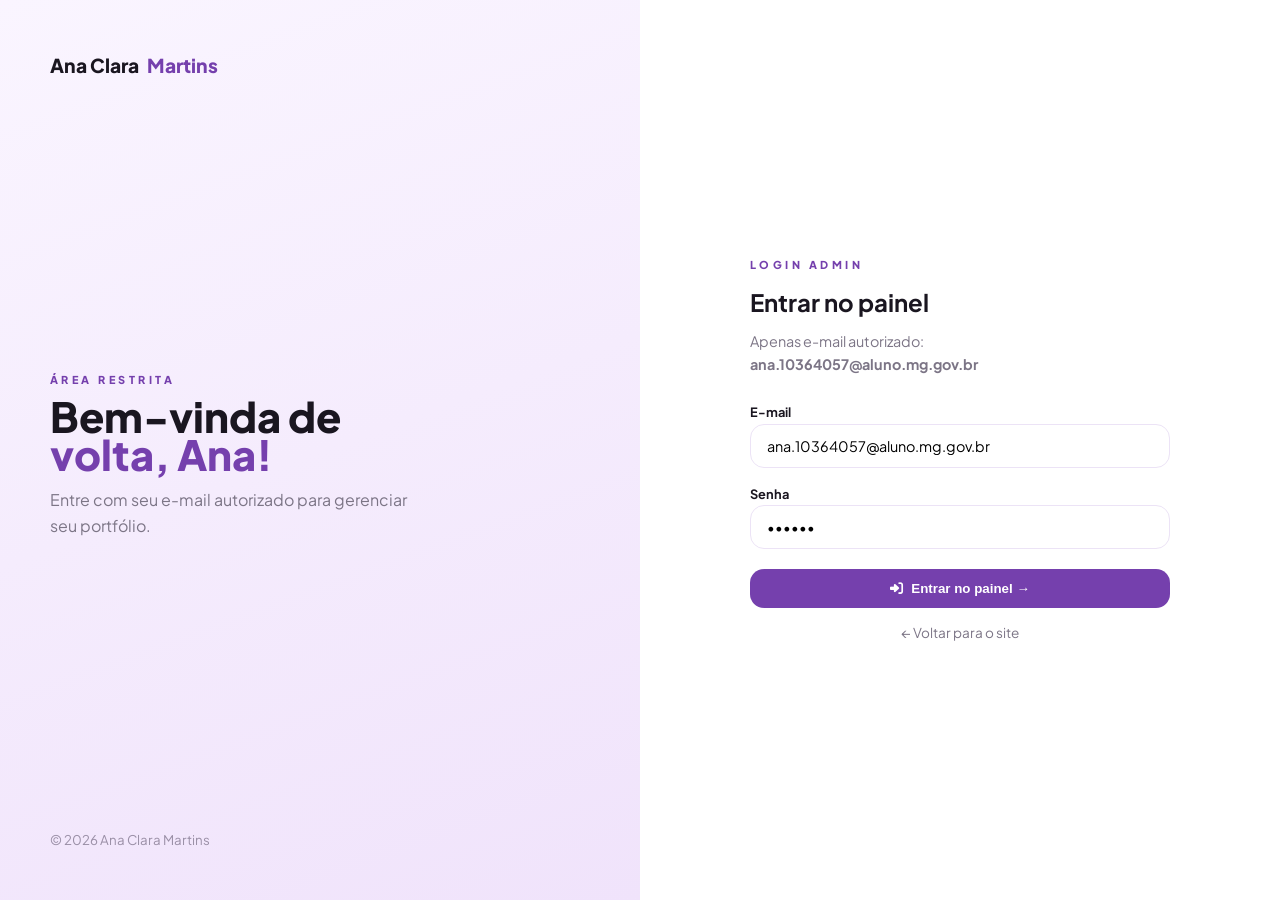
==== login.html @ fa809db8 "Add files via upload" ====
<!DOCTYPE html>
<html lang="pt-BR">
<head>
<meta charset="UTF-8">
<meta name="viewport" content="width=device-width, initial-scale=1.0">
<meta name="robots" content="noindex, nofollow">
<meta name="description" content="Dashboard restrito de 【entity-Ana Clara¦canonical_name=Ana Clara】 Martins - Gerenciamento de portfólio">
<title>Login | Ana&#32;Clara Martins</title>
<link rel="icon" type="image/png" href="img/ac_icon_favicon.png">
<link href="https://fonts.googleapis.com/css2?family=Plus+Jakarta+Sans:wght@400;500;700;800&display=swap" rel="stylesheet">
<link rel="stylesheet" href="https://cdnjs.cloudflare.com/ajax/libs/font-awesome/6.4.0/css/all.min.css">
<style>
:root{--purple:#8951c6;--purple-dark:#7540ad;--text:#1a1620;--muted:#7c7586;--border:#ece3f6;--bg:#f9f5ff}
*{box-sizing:border-box;margin:0;padding:0}
body{font-family:'Plus Jakarta Sans',sans-serif;background:var(--bg);color:var(--text);line-height:1.6}
a{text-decoration:none;color:inherit}
.header{position:sticky;top:0;background:rgba(255,255,255,.92);backdrop-filter:blur(20px);border-bottom:1px solid var(--border);z-index:10}
.wrap{max-width:1220px;margin:auto;display:flex;justify-content:space-between;align-items:center;padding:16px 24px}
.logo{font-weight:800;font-size:1.2rem;display:flex;align-items:center;gap:8px}.logo span{color:var(--purple-dark)}
.btn{padding:8px 16px;border-radius:999px;font-weight:600;font-size:.84rem;border:1px solid var(--border);background:#fff;cursor:pointer;display:inline-flex;gap:6px;align-items:center}
.btn-dark{background:var(--purple-dark);color:#fff!important;border-color:var(--purple-dark)}
.login-wrapper{min-height:100vh;display:grid;grid-template-columns:1fr 1fr}
.login-left{background:linear-gradient(160deg,#faf5ff,#f0e3fb);padding:50px;display:flex;flex-direction:column;justify-content:space-between}
.login-right{display:flex;align-items:center;justify-content:center;padding:40px;background:#fff}
.login-card{width:100%;max-width:420px}
.eyebrow{font-size:.68rem;letter-spacing:.32em;text-transform:uppercase;color:var(--purple-dark);font-weight:800;margin-bottom:10px}
.input{width:100%;padding:12px 16px;border:1px solid var(--border);border-radius:14px;outline:none;margin-bottom:12px;font-family:inherit;font-size:.9rem}
.input:focus{border-color:var(--purple)}
.btn-full{width:100%;padding:12px;border-radius:14px;background:var(--purple-dark);color:#fff;font-weight:700;border:none;cursor:pointer;display:flex;justify-content:center;gap:8px;align-items:center}
.dash{display:none}.dash.active{display:block}
.container{max-width:1220px;margin:auto;padding:28px 24px 80px}
.stats{display:grid;grid-template-columns:repeat(3,1fr);gap:14px;margin:18px 0 26px}
.stat{background:#fff;border:1px solid var(--border);border-radius:18px;padding:16px;display:flex;gap:14px;align-items:center}
.stat strong{font-size:1.6rem;font-weight:800;display:block;line-height:1}
.grid{display:grid;grid-template-columns:1.1fr .9fr;gap:22px}
.card{background:#fff;border:1px solid var(--border);border-radius:20px;padding:20px}
.card h3{font-size:1rem;font-weight:800;display:flex;gap:8px;align-items:center;margin-bottom:4px}
.card p.desc{font-size:.82rem;color:var(--muted);margin-bottom:14px}
.list{display:flex;flex-direction:column;gap:10px;margin-top:10px}
.msg-card{border:1px solid var(--border);border-radius:16px;padding:14px;background:#fff}
.msg-card.lida{opacity:.7;background:#fbf9ff;border-style:dashed}
.msg-top{display:flex;justify-content:space-between;align-items:center;margin-bottom:6px}
.msg-actions{display:flex;gap:6px;flex-wrap:wrap;margin-top:10px}
.mini-btn{padding:6px 10px;border-radius:999px;font-size:.72rem;font-weight:700;border:1px solid var(--border);background:#fff;cursor:pointer;display:inline-flex;gap:5px;align-items:center}
.mini-btn.del{background:#fff1f2;border-color:#ffd6de;color:#b91c3a}
.mini-btn.edit{background:#f3e9fb;border-color:#e0d2f0;color:#7540ad}
.mini-btn.lido{background:#f3e9fb;border-color:#e2d0f3;color:#7540ad}
.mini-btn.whatsapp{background:#dcfce7;border-color:#bbf7d0;color:#15803d}
@media(max-width:900px){.login-wrapper{grid-template-columns:1fr}.login-left{display:none}.grid{grid-template-columns:1fr}.stats{grid-template-columns:1fr}}
</style>
</head>
<body>
<div id="tela-login" class="login-wrapper">
  <div class="login-left">
    <a href="index.html" class="logo">Ana&#32;Clara <span>Martins</span></a>
    <div>
      <div class="eyebrow">Área restrita</div>
      <h1 style="font-size:2.6rem;line-height:.9;font-weight:800">Bem-vinda de<br><span style="color:#7540ad">volta, Ana!</span></h1>
      <p style="color:#7c7586;margin-top:14px;max-width:360px">Entre com seu e-mail autorizado para gerenciar seu portfólio.</p>
    </div>
    <small style="color:#9a8fa6">© 2026 Ana&#32;Clara Martins</small>
  </div>
  <div class="login-right">
    <div class="login-card">
      <div class="eyebrow">Login Admin</div>
      <h2>Entrar no painel</h2>
      <p style="color:#7c7586;font-size:.9rem;margin-top:8px">Apenas e-mail autorizado:<br><b>ana.10364057@aluno.mg.gov.br</b></p>
      <form onsubmit="fazerLogin(event)" style="margin-top:22px">
        <label style="font-size:.8rem;font-weight:700">E-mail</label>
        <input id="login-user" class="input" type="email" value="ana.10364057@aluno.mg.gov.br" required>
        <label style="font-size:.8rem;font-weight:700">Senha</label>
        <input id="login-pass" class="input" type="password" value="123456" required>
        <button class="btn-full" style="margin-top:8px"><i class="fa-solid fa-right-to-bracket"></i> Entrar no painel →</button>
        <a href="index.html" style="display:block;text-align:center;margin-top:14px;font-size:.85rem;color:#7c7586">← Voltar para o site</a>
      </form>
    </div>
  </div>
</div>

<div id="tela-dashboard" class="dash">
  <header class="header">
    <div class="wrap">
      <a href="index.html" class="logo"><img src="img/ac_icon_favicon.png" alt="AC Logo" style="height:28px"> Ana&#32;Clara <span>Martins</span></a>
      <div style="display:flex;gap:10px"><a href="index.html" class="btn"><i class="fa-solid fa-eye"></i> Ver site</a><button onclick="fazerLogout()" class="btn btn-dark"><i class="fa-solid fa-right-from-bracket"></i> Sair</button></div>
    </div>
  </header>
  <div class="container">
    <div class="eyebrow">Área restrita • Dashboard completo</div>
    <h1 style="font-size:2.1rem;font-weight:800">Seu painel de controle</h1>
    <div class="stats">
      <div class="stat"><div style="width:42px;height:42px;border-radius:12px;background:#f3e9fb;color:#7540ad;display:flex;align-items:center;justify-content:center"><i class="fa-solid fa-envelope"></i></div><div><strong id="total-mensagens">0</strong><div style="font-size:.78rem;color:#7c7586">Mensagens</div></div></div>
      <div class="stat"><div style="width:42px;height:42px;border-radius:12px;background:#f0fdf4;color:#16a34a;display:flex;align-items:center;justify-content:center"><i class="fa-solid fa-folder"></i></div><div><strong id="total-projetos">0</strong><div style="font-size:.78rem;color:#7c7586">Projetos</div></div></div>
      <div class="stat"><div style="width:42px;height:42px;border-radius:12px;background:#fef9c3;color:#a16207;display:flex;align-items:center;justify-content:center"><i class="fa-solid fa-gear"></i></div><div><strong style="font-size:1rem">Config</strong><div style="font-size:.78rem;color:#7c7586">Organizada</div></div></div>
    </div>
    <div class="grid">
      <div class="card">
        <h3 id="titulo-form-projeto"><i class="fa-solid fa-plus" style="color:#7540ad"></i> Cadastrar novo projeto</h3>
        <p class="desc">Esse projeto vai aparecer no portfolio.html</p>
        <form id="form-projeto" onsubmit="salvarProjeto(event)" style="margin-top:12px">
          <input id="projeto-titulo" class="input" placeholder="Título do projeto *" required>
          <input id="projeto-categoria" class="input" placeholder="Categoria">
          <input id="projeto-imagem" class="input" placeholder="Link da imagem (opcional)">
          <input id="projeto-url" class="input" placeholder="Link do projeto (https://...)">
          <textarea id="projeto-desc" class="input" placeholder="Descrição... *" style="min-height:90px" required></textarea>
          <button type="submit" class="btn-full"><i class="fa-solid fa-rocket"></i> Publicar projeto</button>
          <button type="button" id="btn-cancelar-edicao" onclick="cancelarEdicao()" style="display:none;width:100%;margin-top:8px;padding:10px;border-radius:14px;border:1px solid #ece3f6;background:#fff;font-weight:600;cursor:pointer">Cancelar edição</button>
        </form>
        <h3 style="margin-top:22px"><i class="fa-solid fa-folder" style="color:#7540ad"></i> Projetos cadastrados</h3>
        <div id="lista-projetos-admin" class="list"><small style="color:#9a8fa6">Nenhum projeto ainda.</small></div>
      </div>
      <div>
        <div class="card">
          <h3><i class="fa-solid fa-inbox" style="color:#7540ad"></i> Mensagens recebidas</h3>
          <div id="lista-mensagens" class="list"><small style="color:#9a8fa6">Nenhuma mensagem ainda.</small></div>
        </div>
        <div class="card" style="margin-top:16px">
          <h3><i class="fa-solid fa-gear" style="color:#7540ad"></i> Configurações</h3>
          <div style="display:flex;flex-direction:column;gap:8px;margin-top:10px">
            <a href="portfolio.html" class="mini-btn" style="justify-content:center;padding:10px;text-decoration:none;color:#1a1620"><i class="fa-solid fa-eye"></i> Ver meu portfólio público</a>
          </div>
        </div>
      </div>
    </div>
  </div>
</div>

<script src="https://cdn.jsdelivr.net/npm/@supabase/supabase-js@2"></script>
<script>
const SUPABASE_URL = 'https://qjippsnmszhpsnfddwhi.supabase.co';
const SUPABASE_ANON_KEY = 'sb_publishable__797yt1Ud0ihbHmuZuaT8w_X2xevNyN';
const supabaseClient = supabase.createClient(SUPABASE_URL, SUPABASE_ANON_KEY);

let projetosCache = [];
let leadsCache = [];

function fazerLogin(e){
  e.preventDefault();
  const email = document.getElementById('login-user').value.trim().toLowerCase();
  const senha = document.getElementById('login-pass').value.trim();
  if(email !== 'ana.10364057@aluno.mg.gov.br'){ alert('Apenas e-mail autorizado!'); return; }
  if(senha !== '123456'){ alert('Senha incorreta!'); return; }
  document.getElementById('tela-login').style.display='none';
  document.getElementById('tela-dashboard').classList.add('active');
  localStorage.setItem('logado','true');
  carregarDashboard();
}
function fazerLogout(){ localStorage.removeItem('logado'); location.reload(); }

async function carregarDashboard(){
  try {
    const p = await supabaseClient.from('projetos').select('*').order('created_at',{ascending:false});
    const l = await supabaseClient.from('leads').select('*').order('created_at',{ascending:false});
    projetosCache = p.data || [];
    leadsCache = l.data || [];
    
    if(projetosCache.length>0){
      localStorage.setItem('meus_projetos', JSON.stringify(projetosCache.map(x=> ({...x, id: String(x.id)}))));
    }
    if(leadsCache.length>0){
      localStorage.setItem('meus_leads', JSON.stringify(leadsCache.map(x=> ({...x, id: String(x.id)}))));
    }
  } catch(e){ 
    console.log('Erro Supabase, usando localStorage', e);
    projetosCache = JSON.parse(localStorage.getItem('meus_projetos') || '[]');
    leadsCache = JSON.parse(localStorage.getItem('meus_leads') || '[]');
  }

  document.getElementById('total-projetos').textContent = projetosCache.length || 0;
  document.getElementById('total-mensagens').textContent = leadsCache.length || 0;

  const listaProj = document.getElementById('lista-projetos-admin');
  if(projetosCache.length>0){
    listaProj.innerHTML='';
    projetosCache.forEach((p, index)=>{
      listaProj.innerHTML+=`<div class="msg-card"><div class="msg-top"><strong style="font-size:.88rem">${p.titulo}</strong><span style="font-size:.7rem;color:#a99db6">${p.categoria||'Portfólio'}</span></div><div style="font-size:.8rem;color:#7c7586">${(p.descricao||'').substring(0,80)}...</div><div class="msg-actions"><a href="${p.link||'#'}" target="_blank" class="mini-btn lido">Ver</a><button onclick="editarProjeto(${index})" class="mini-btn edit"><i class="fa-solid fa-pen"></i> Editar</button><button onclick="deletarProjeto('${p.id}')" class="mini-btn del"><i class="fa-solid fa-trash"></i> Excluir</button></div></div>`;
    });
  } else {
    listaProj.innerHTML='<small style="color:#9a8fa6">Nenhum projeto ainda.</small>';
  }

  const listaMsgs = document.getElementById('lista-mensagens');
  if(leadsCache.length>0){
    listaMsgs.innerHTML='';
    leadsCache.forEach(l=>{
      const msgSafe = (l.mensagem||'').replace(/'/g, " ");
      const nomeSafe = (l.nome||'').replace(/'/g, " ");
      listaMsgs.innerHTML+=`
        <div class="msg-card" id="msg-${l.id}">
          <div class="msg-top"><strong style="font-size:.88rem">${l.nome}</strong><span style="font-size:.7rem;color:#a99db6">${l.created_at?new Date(l.created_at).toLocaleDateString('pt-BR'):'hoje'}</span></div>
          <div style="font-size:.78rem;color:#5b5466">${l.email}</div>
          <div style="font-size:.84rem;margin-top:6px;background:#fcf9ff;border-radius:10px;padding:8px 10px"><b>Mensagem:</b><br>${l.mensagem}</div>
          <div class="msg-actions">
            <button onclick="window.open('https://wa.me/?text='+encodeURIComponent('Olá ${nomeSafe}! Vi sua mensagem: ${msgSafe} - Ana&#32;Clara'),' _blank')" class="mini-btn whatsapp">WhatsApp</button>
            <button onclick="deletarLead('${l.id}')" class="mini-btn del">Apagar</button>
          </div>
        </div>
      `;
    });
  } else {
    listaMsgs.innerHTML='<small style="color:#9a8fa6">Nenhuma mensagem ainda.</small>';
  }
}

function editarProjeto(index){
  const projeto = projetosCache[index];
  if(!projeto){ alert('Projeto não encontrado! Index: '+index); return; }
  document.getElementById('projeto-titulo').value = projeto.titulo||'';
  document.getElementById('projeto-categoria').value = projeto.categoria||'';
  document.getElementById('projeto-imagem').value = projeto.imagem||'';
  document.getElementById('projeto-url').value = projeto.link||'';
  document.getElementById('projeto-desc').value = projeto.descricao||'';
  const btn = document.querySelector('#form-projeto button[type="submit"]');
  btn.innerHTML='💾 Atualizar projeto';
  btn.dataset.editandoId = projeto.id;
  btn.dataset.editandoIndex = index;
  document.getElementById('titulo-form-projeto').innerHTML='<i class="fa-solid fa-pen" style="color:#7540ad"></i> Editando: '+projeto.titulo;
  document.getElementById('btn-cancelar-edicao').style.display='block';
  window.scrollTo({top:0, behavior:'smooth'});
}

function cancelarEdicao(){
  document.getElementById('form-projeto').reset();
  const btn = document.querySelector('#form-projeto button[type="submit"]');
  btn.innerHTML='<i class="fa-solid fa-rocket"></i> Publicar projeto';
  delete btn.dataset.editandoId;
  delete btn.dataset.editandoIndex;
  document.getElementById('titulo-form-projeto').innerHTML='<i class="fa-solid fa-plus" style="color:#7540ad"></i> Cadastrar novo projeto';
  document.getElementById('btn-cancelar-edicao').style.display='none';
}

async function salvarProjeto(e){
  e.preventDefault();
  const titulo=document.getElementById('projeto-titulo').value.trim();
  const categoria=document.getElementById('projeto-categoria').value.trim() || 'Portfólio';
  const imagem=document.getElementById('projeto-imagem').value.trim();
  const link=document.getElementById('projeto-url').value.trim();
  const descricao=document.getElementById('projeto-desc').value.trim();
  if(!titulo || !descricao){ alert('Preencha título e descrição!'); return; }
  const btn = e.target.querySelector('button[type="submit"]');
  const editandoId = btn.dataset.editandoId;
  if(editandoId){
    const { error } = await supabaseClient.from('projetos').update({titulo,categoria,imagem,link,descricao}).eq('id', editandoId);
    if(error){ alert('Erro ao atualizar: '+error.message); } else { alert('Projeto atualizado! ✅'); }
    btn.innerHTML='<i class="fa-solid fa-rocket"></i> Publicar projeto';
    delete btn.dataset.editandoId;
    delete btn.dataset.editandoIndex;
    document.getElementById('titulo-form-projeto').innerHTML='<i class="fa-solid fa-plus" style="color:#7540ad"></i> Cadastrar novo projeto';
    document.getElementById('btn-cancelar-edicao').style.display='none';
  } else {
    const { error } = await supabaseClient.from('projetos').insert([{titulo,categoria,imagem,link,descricao}]);
    if(error){ alert('Erro: '+error.message); } else { alert('Projeto publicado! ✅'); }
  }
  e.target.reset();
  carregarDashboard();
}

async function deletarProjeto(id){ if(!confirm('Excluir este projeto?')) return; await supabaseClient.from('projetos').delete().eq('id',id); carregarDashboard(); }
async function deletarLead(id){ if(!confirm('Apagar mensagem?')) return; await supabaseClient.from('leads').delete().eq('id',id); carregarDashboard(); }

if(localStorage.getItem('logado')==='true'){
  document.getElementById('tela-login').style.display='none';
  document.getElementById('tela-dashboard').classList.add('active');
  carregarDashboard();
}
</script>
</body>
</html>
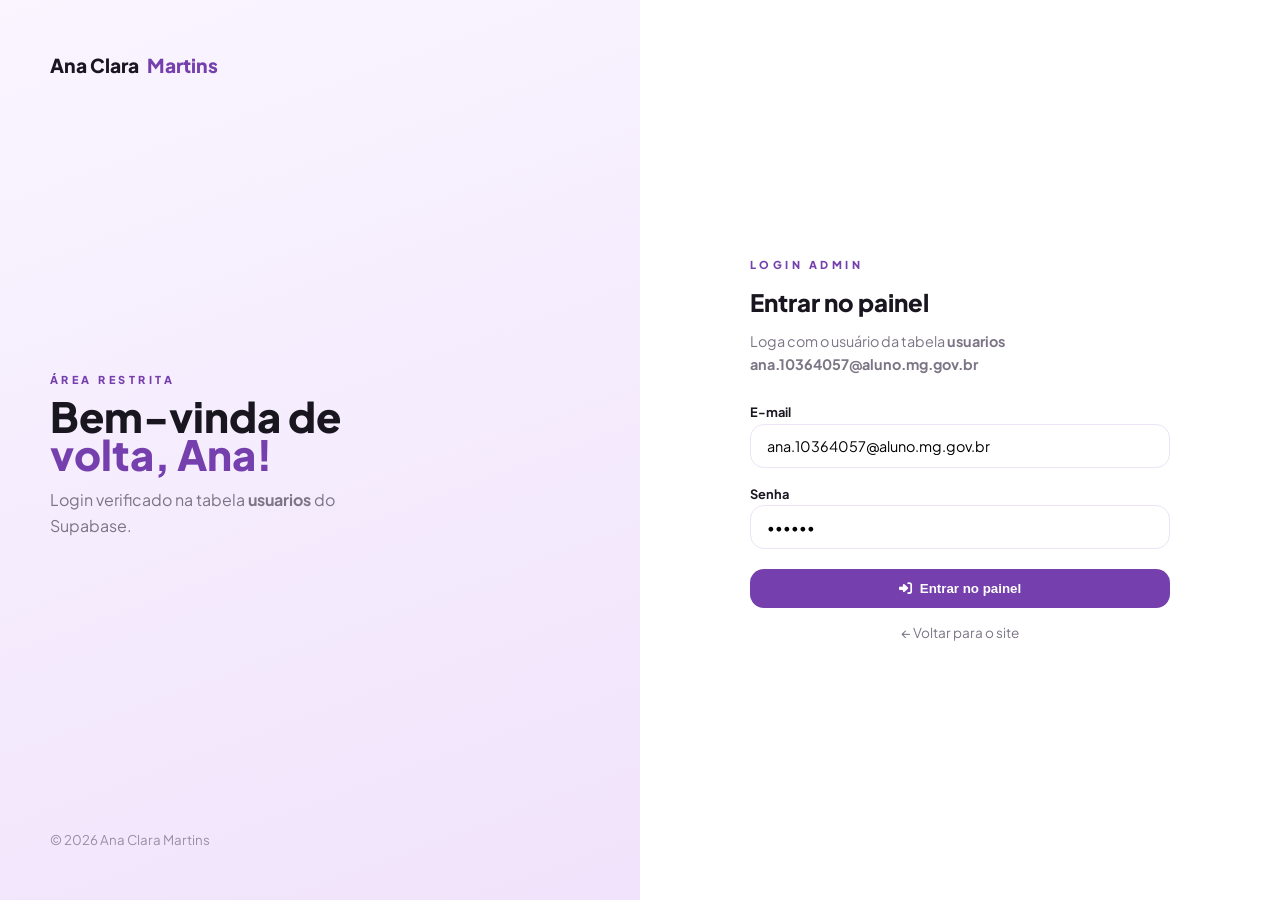
==== commit 6bd0abb0: "Update print statement from 'Hello' to 'Goodbye'" ====
--- a/login.html
+++ b/login.html
@@ -1,10 +1,9 @@
- <!DOCTYPE html>
+  <!DOCTYPE html>
 <html lang="pt-BR">
 <head>
 <meta charset="UTF-8">
 <meta name="viewport" content="width=device-width, initial-scale=1.0">
 <meta name="robots" content="noindex, nofollow">
-<meta name="description" content="Dashboard restrito de 【entity-Ana Clara¦canonical_name=Ana Clara】 Martins - Gerenciamento de portfólio">
 <title>Login | Ana&#32;Clara Martins</title>
 <link rel="icon" type="image/png" href="img/ac_icon_favicon.png">
 <link href="https://fonts.googleapis.com/css2?family=Plus+Jakarta+Sans:wght@400;500;700;800&display=swap" rel="stylesheet">
@@ -25,7 +24,7 @@
 .login-card{width:100%;max-width:420px}
 .eyebrow{font-size:.68rem;letter-spacing:.32em;text-transform:uppercase;color:var(--purple-dark);font-weight:800;margin-bottom:10px}
 .input{width:100%;padding:12px 16px;border:1px solid var(--border);border-radius:14px;outline:none;margin-bottom:12px;font-family:inherit;font-size:.9rem}
-.input:focus{border-color:var(--purple)}
+.input:focus{border-color:var(--purple-dark);box-shadow:0 0 0 3px #f3e9fb}
 .btn-full{width:100%;padding:12px;border-radius:14px;background:var(--purple-dark);color:#fff;font-weight:700;border:none;cursor:pointer;display:flex;justify-content:center;gap:8px;align-items:center}
 .dash{display:none}.dash.active{display:block}
 .container{max-width:1220px;margin:auto;padding:28px 24px 80px}
@@ -34,11 +33,9 @@
 .stat strong{font-size:1.6rem;font-weight:800;display:block;line-height:1}
 .grid{display:grid;grid-template-columns:1.1fr .9fr;gap:22px}
 .card{background:#fff;border:1px solid var(--border);border-radius:20px;padding:20px}
-.card h3{font-size:1rem;font-weight:800;display:flex;gap:8px;align-items:center;margin-bottom:4px}
-.card p.desc{font-size:.82rem;color:var(--muted);margin-bottom:14px}
 .list{display:flex;flex-direction:column;gap:10px;margin-top:10px}
 .msg-card{border:1px solid var(--border);border-radius:16px;padding:14px;background:#fff}
-.msg-card.lida{opacity:.7;background:#fbf9ff;border-style:dashed}
+.msg-card.lida{opacity:.6;background:#fbf9ff;border-style:dashed}
 .msg-top{display:flex;justify-content:space-between;align-items:center;margin-bottom:6px}
 .msg-actions{display:flex;gap:6px;flex-wrap:wrap;margin-top:10px}
 .mini-btn{padding:6px 10px;border-radius:999px;font-size:.72rem;font-weight:700;border:1px solid var(--border);background:#fff;cursor:pointer;display:inline-flex;gap:5px;align-items:center}
@@ -46,31 +43,33 @@
 .mini-btn.edit{background:#f3e9fb;border-color:#e0d2f0;color:#7540ad}
 .mini-btn.lido{background:#f3e9fb;border-color:#e2d0f3;color:#7540ad}
 .mini-btn.whatsapp{background:#dcfce7;border-color:#bbf7d0;color:#15803d}
+.mini-btn.copy{background:#eff6ff;border-color:#dbeafe;color:#1d4ed8}
 @media(max-width:900px){.login-wrapper{grid-template-columns:1fr}.login-left{display:none}.grid{grid-template-columns:1fr}.stats{grid-template-columns:1fr}}
 </style>
 </head>
 <body>
+
 <div id="tela-login" class="login-wrapper">
   <div class="login-left">
     <a href="index.html" class="logo">Ana&#32;Clara <span>Martins</span></a>
     <div>
       <div class="eyebrow">Área restrita</div>
       <h1 style="font-size:2.6rem;line-height:.9;font-weight:800">Bem-vinda de<br><span style="color:#7540ad">volta, Ana!</span></h1>
-      <p style="color:#7c7586;margin-top:14px;max-width:360px">Entre com seu e-mail autorizado para gerenciar seu portfólio.</p>
+      <p style="color:#7c7586;margin-top:14px;max-width:360px">Login verificado na tabela <b>usuarios</b> do Supabase.</p>
     </div>
     <small style="color:#9a8fa6">© 2026 Ana&#32;Clara Martins</small>
   </div>
   <div class="login-right">
     <div class="login-card">
       <div class="eyebrow">Login Admin</div>
-      <h2>Entrar no painel</h2>
-      <p style="color:#7c7586;font-size:.9rem;margin-top:8px">Apenas e-mail autorizado:<br><b>ana.10364057@aluno.mg.gov.br</b></p>
+      <h2 style="font-weight:800">Entrar no painel</h2>
+      <p style="color:#7c7586;font-size:.9rem;margin-top:8px">Loga com o usuário da tabela <b>usuarios</b><br><b>ana.10364057@aluno.mg.gov.br</b></p>
       <form onsubmit="fazerLogin(event)" style="margin-top:22px">
         <label style="font-size:.8rem;font-weight:700">E-mail</label>
         <input id="login-user" class="input" type="email" value="ana.10364057@aluno.mg.gov.br" required>
         <label style="font-size:.8rem;font-weight:700">Senha</label>
         <input id="login-pass" class="input" type="password" value="123456" required>
-        <button class="btn-full" style="margin-top:8px"><i class="fa-solid fa-right-to-bracket"></i> Entrar no painel →</button>
+        <button class="btn-full" id="btn-login" style="margin-top:8px"><i class="fa-solid fa-right-to-bracket"></i> Entrar no painel</button>
         <a href="index.html" style="display:block;text-align:center;margin-top:14px;font-size:.85rem;color:#7c7586">← Voltar para o site</a>
       </form>
     </div>
@@ -80,7 +79,7 @@
 <div id="tela-dashboard" class="dash">
   <header class="header">
     <div class="wrap">
-      <a href="index.html" class="logo"><img src="img/ac_icon_favicon.png" alt="AC Logo" style="height:28px"> Ana&#32;Clara <span>Martins</span></a>
+      <a href="index.html" class="logo"><img src="img/ac_icon_favicon.png" alt="AC" style="height:26px"> Ana&#32;Clara <span>Martins</span></a>
       <div style="display:flex;gap:10px"><a href="index.html" class="btn"><i class="fa-solid fa-eye"></i> Ver site</a><button onclick="fazerLogout()" class="btn btn-dark"><i class="fa-solid fa-right-from-bracket"></i> Sair</button></div>
     </div>
   </header>
@@ -90,12 +89,12 @@
     <div class="stats">
       <div class="stat"><div style="width:42px;height:42px;border-radius:12px;background:#f3e9fb;color:#7540ad;display:flex;align-items:center;justify-content:center"><i class="fa-solid fa-envelope"></i></div><div><strong id="total-mensagens">0</strong><div style="font-size:.78rem;color:#7c7586">Mensagens</div></div></div>
       <div class="stat"><div style="width:42px;height:42px;border-radius:12px;background:#f0fdf4;color:#16a34a;display:flex;align-items:center;justify-content:center"><i class="fa-solid fa-folder"></i></div><div><strong id="total-projetos">0</strong><div style="font-size:.78rem;color:#7c7586">Projetos</div></div></div>
-      <div class="stat"><div style="width:42px;height:42px;border-radius:12px;background:#fef9c3;color:#a16207;display:flex;align-items:center;justify-content:center"><i class="fa-solid fa-gear"></i></div><div><strong style="font-size:1rem">Config</strong><div style="font-size:.78rem;color:#7c7586">Organizada</div></div></div>
+      <div class="stat"><div style="width:42px;height:42px;border-radius:12px;background:#fef9c3;color:#a16207;display:flex;align-items:center;justify-content:center"><i class="fa-solid fa-users"></i></div><div><strong id="total-usuarios">1</strong><div style="font-size:.78rem;color:#7c7586">Usuários</div></div></div>
     </div>
     <div class="grid">
       <div class="card">
-        <h3 id="titulo-form-projeto"><i class="fa-solid fa-plus" style="color:#7540ad"></i> Cadastrar novo projeto</h3>
-        <p class="desc">Esse projeto vai aparecer no portfolio.html</p>
+        <h3 id="titulo-form-projeto" style="font-weight:800"><i class="fa-solid fa-plus" style="color:#7540ad"></i> Cadastrar novo projeto</h3>
+        <p style="font-size:.82rem;color:#7c7586;margin-bottom:12px">Esse projeto vai aparecer no portfolio.html</p>
         <form id="form-projeto" onsubmit="salvarProjeto(event)" style="margin-top:12px">
           <input id="projeto-titulo" class="input" placeholder="Título do projeto *" required>
           <input id="projeto-categoria" class="input" placeholder="Categoria">
@@ -105,20 +104,14 @@
           <button type="submit" class="btn-full"><i class="fa-solid fa-rocket"></i> Publicar projeto</button>
           <button type="button" id="btn-cancelar-edicao" onclick="cancelarEdicao()" style="display:none;width:100%;margin-top:8px;padding:10px;border-radius:14px;border:1px solid #ece3f6;background:#fff;font-weight:600;cursor:pointer">Cancelar edição</button>
         </form>
-        <h3 style="margin-top:22px"><i class="fa-solid fa-folder" style="color:#7540ad"></i> Projetos cadastrados</h3>
+        <h3 style="margin-top:22px;font-weight:800"><i class="fa-solid fa-folder" style="color:#7540ad"></i> Projetos cadastrados</h3>
         <div id="lista-projetos-admin" class="list"><small style="color:#9a8fa6">Nenhum projeto ainda.</small></div>
       </div>
       <div>
         <div class="card">
-          <h3><i class="fa-solid fa-inbox" style="color:#7540ad"></i> Mensagens recebidas</h3>
+          <h3 style="font-weight:800"><i class="fa-solid fa-inbox" style="color:#7540ad"></i> Mensagens recebidas</h3>
           <div id="lista-mensagens" class="list"><small style="color:#9a8fa6">Nenhuma mensagem ainda.</small></div>
         </div>
-        <div class="card" style="margin-top:16px">
-          <h3><i class="fa-solid fa-gear" style="color:#7540ad"></i> Configurações</h3>
-          <div style="display:flex;flex-direction:column;gap:8px;margin-top:10px">
-            <a href="portfolio.html" class="mini-btn" style="justify-content:center;padding:10px;text-decoration:none;color:#1a1620"><i class="fa-solid fa-eye"></i> Ver meu portfólio público</a>
-          </div>
-        </div>
       </div>
     </div>
   </div>
@@ -126,45 +119,66 @@
 
 <script src="https://cdn.jsdelivr.net/npm/@supabase/supabase-js@2"></script>
 <script>
-const SUPABASE_URL = 'https://qjippsnmszhpsnfddwhi.supabase.co';
-const SUPABASE_ANON_KEY = 'sb_publishable__797yt1Ud0ihbHmuZuaT8w_X2xevNyN';
-const supabaseClient = supabase.createClient(SUPABASE_URL, SUPABASE_ANON_KEY);
-
-let projetosCache = [];
-let leadsCache = [];
-
-function fazerLogin(e){
+const supabaseClient = supabase.createClient('https://qjippsnmszhpsnfddwhi.supabase.co','sb_publishable__797yt1Ud0ihbHmuZuaT8w_X2xevNyN');
+let projetosCache = []; let leadsCache = [];
+
+// LOGIN PELA TABELA usuarios
+async function fazerLogin(e){
   e.preventDefault();
   const email = document.getElementById('login-user').value.trim().toLowerCase();
   const senha = document.getElementById('login-pass').value.trim();
-  if(email !== 'ana.10364057@aluno.mg.gov.br'){ alert('Apenas e-mail autorizado!'); return; }
-  if(senha !== '123456'){ alert('Senha incorreta!'); return; }
-  document.getElementById('tela-login').style.display='none';
-  document.getElementById('tela-dashboard').classList.add('active');
-  localStorage.setItem('logado','true');
-  carregarDashboard();
-}
-function fazerLogout(){ localStorage.removeItem('logado'); location.reload(); }
+  const btn = document.getElementById('btn-login');
+  const txt = btn.innerHTML;
+  btn.innerHTML = 'Verificando...'; btn.disabled = true;
+
+  try{
+    const { data, error } = await supabaseClient
+      .from('usuarios')
+      .select('*')
+      .eq('email', email)
+      .eq('senha', senha)
+      .single();
+
+    if(error || !data){
+      // Se Supabase falhar, tenta offline só pro seu e-mail (pra não travar na escola)
+      if(email === 'ana.10364057@aluno.mg.gov.br' && senha === '123456'){
+        console.log('Supabase offline, login local autorizado');
+      } else {
+        alert('E-mail ou senha incorretos! Verifique na tabela usuarios.');
+        btn.innerHTML = txt; btn.disabled = false;
+        return;
+      }
+    }
+
+    document.getElementById('tela-login').style.display='none';
+    document.getElementById('tela-dashboard').classList.add('active');
+    localStorage.setItem('logado','true');
+    localStorage.setItem('usuario_logado', JSON.stringify(data || {email: email, nome: ' 【entity-Ana Clara¦canonical_name=Ana Clara】'}));
+    carregarDashboard();
+    btn.innerHTML = txt; btn.disabled = false;
+
+  }catch(err){
+    console.log(err);
+    alert('Erro ao conectar no Supabase. Rode o SQL da tabela usuarios!');
+    btn.innerHTML = txt; btn.disabled = false;
+  }
+}
+
+function fazerLogout(){ localStorage.removeItem('logado'); localStorage.removeItem('usuario_logado'); location.reload(); }
 
 async function carregarDashboard(){
   try {
     const p = await supabaseClient.from('projetos').select('*').order('created_at',{ascending:false});
     const l = await supabaseClient.from('leads').select('*').order('created_at',{ascending:false});
-    projetosCache = p.data || [];
-    leadsCache = l.data || [];
-    
-    if(projetosCache.length>0){
-      localStorage.setItem('meus_projetos', JSON.stringify(projetosCache.map(x=> ({...x, id: String(x.id)}))));
-    }
-    if(leadsCache.length>0){
-      localStorage.setItem('meus_leads', JSON.stringify(leadsCache.map(x=> ({...x, id: String(x.id)}))));
-    }
+    const u = await supabaseClient.from('usuarios').select('*', {count:'exact', head:true});
+    projetosCache = p.data || []; leadsCache = l.data || [];
+    if(p.data && p.data.length>0) localStorage.setItem('meus_projetos', JSON.stringify(p.data.map(x=> ({...x, id: String(x.id)}))));
+    if(l.data && l.data.length>0) localStorage.setItem('meus_leads', JSON.stringify(l.data.map(x=> ({...x, id: String(x.id)}))));
+    if(u.count) document.getElementById('total-usuarios').textContent = u.count;
   } catch(e){ 
-    console.log('Erro Supabase, usando localStorage', e);
     projetosCache = JSON.parse(localStorage.getItem('meus_projetos') || '[]');
     leadsCache = JSON.parse(localStorage.getItem('meus_leads') || '[]');
   }
-
   document.getElementById('total-projetos').textContent = projetosCache.length || 0;
   document.getElementById('total-mensagens').textContent = leadsCache.length || 0;
 
@@ -174,31 +188,26 @@
     projetosCache.forEach((p, index)=>{
       listaProj.innerHTML+=`<div class="msg-card"><div class="msg-top"><strong style="font-size:.88rem">${p.titulo}</strong><span style="font-size:.7rem;color:#a99db6">${p.categoria||'Portfólio'}</span></div><div style="font-size:.8rem;color:#7c7586">${(p.descricao||'').substring(0,80)}...</div><div class="msg-actions"><a href="${p.link||'#'}" target="_blank" class="mini-btn lido">Ver</a><button onclick="editarProjeto(${index})" class="mini-btn edit"><i class="fa-solid fa-pen"></i> Editar</button><button onclick="deletarProjeto('${p.id}')" class="mini-btn del"><i class="fa-solid fa-trash"></i> Excluir</button></div></div>`;
     });
-  } else {
-    listaProj.innerHTML='<small style="color:#9a8fa6">Nenhum projeto ainda.</small>';
-  }
+  } else { listaProj.innerHTML='<small style="color:#9a8fa6">Nenhum projeto ainda.</small>'; }
 
   const listaMsgs = document.getElementById('lista-mensagens');
   if(leadsCache.length>0){
     listaMsgs.innerHTML='';
     leadsCache.forEach(l=>{
-      const msgSafe = (l.mensagem||'').replace(/'/g, " ");
-      const nomeSafe = (l.nome||'').replace(/'/g, " ");
       listaMsgs.innerHTML+=`
         <div class="msg-card" id="msg-${l.id}">
           <div class="msg-top"><strong style="font-size:.88rem">${l.nome}</strong><span style="font-size:.7rem;color:#a99db6">${l.created_at?new Date(l.created_at).toLocaleDateString('pt-BR'):'hoje'}</span></div>
           <div style="font-size:.78rem;color:#5b5466">${l.email}</div>
-          <div style="font-size:.84rem;margin-top:6px;background:#fcf9ff;border-radius:10px;padding:8px 10px"><b>Mensagem:</b><br>${l.mensagem}</div>
+          <div style="font-size:.84rem;margin-top:6px;background:#fcf9ff;border-radius:10px;padding:8px 10px;word-break:break-word">${l.mensagem}</div>
           <div class="msg-actions">
-            <button onclick="window.open('https://wa.me/?text='+encodeURIComponent('Olá ${nomeSafe}! Vi sua mensagem: ${msgSafe} - Ana&#32;Clara'),' _blank')" class="mini-btn whatsapp">WhatsApp</button>
-            <button onclick="deletarLead('${l.id}')" class="mini-btn del">Apagar</button>
+            <button onclick="marcarLido('${l.id}')" class="mini-btn lido"><i class="fa-solid fa-check"></i> Marcar como lido</button>
+            <button onclick="responderWhatsApp('${l.id}')" class="mini-btn whatsapp"><i class="fa-brands fa-whatsapp"></i> WhatsApp</button>
+            <button onclick="copiarEmail('${l.email}')" class="mini-btn copy"><i class="fa-solid fa-copy"></i> Copiar e-mail</button>
+            <button onclick="deletarLead('${l.id}')" class="mini-btn del"><i class="fa-solid fa-trash"></i> Apagar</button>
           </div>
-        </div>
-      `;
+        </div>`;
     });
-  } else {
-    listaMsgs.innerHTML='<small style="color:#9a8fa6">Nenhuma mensagem ainda.</small>';
-  }
+  } else { listaMsgs.innerHTML='<small style="color:#9a8fa6">Nenhuma mensagem ainda.</small>'; }
 }
 
 function editarProjeto(index){
@@ -210,24 +219,19 @@
   document.getElementById('projeto-url').value = projeto.link||'';
   document.getElementById('projeto-desc').value = projeto.descricao||'';
   const btn = document.querySelector('#form-projeto button[type="submit"]');
-  btn.innerHTML='💾 Atualizar projeto';
-  btn.dataset.editandoId = projeto.id;
-  btn.dataset.editandoIndex = index;
+  btn.innerHTML='Atualizar projeto'; btn.dataset.editandoId = projeto.id; btn.dataset.editandoIndex = index;
   document.getElementById('titulo-form-projeto').innerHTML='<i class="fa-solid fa-pen" style="color:#7540ad"></i> Editando: '+projeto.titulo;
   document.getElementById('btn-cancelar-edicao').style.display='block';
   window.scrollTo({top:0, behavior:'smooth'});
 }
-
 function cancelarEdicao(){
   document.getElementById('form-projeto').reset();
   const btn = document.querySelector('#form-projeto button[type="submit"]');
   btn.innerHTML='<i class="fa-solid fa-rocket"></i> Publicar projeto';
-  delete btn.dataset.editandoId;
-  delete btn.dataset.editandoIndex;
+  delete btn.dataset.editandoId; delete btn.dataset.editandoIndex;
   document.getElementById('titulo-form-projeto').innerHTML='<i class="fa-solid fa-plus" style="color:#7540ad"></i> Cadastrar novo projeto';
   document.getElementById('btn-cancelar-edicao').style.display='none';
 }
-
 async function salvarProjeto(e){
   e.preventDefault();
   const titulo=document.getElementById('projeto-titulo').value.trim();
@@ -241,19 +245,20 @@
   if(editandoId){
     const { error } = await supabaseClient.from('projetos').update({titulo,categoria,imagem,link,descricao}).eq('id', editandoId);
     if(error){ alert('Erro ao atualizar: '+error.message); } else { alert('Projeto atualizado! ✅'); }
-    btn.innerHTML='<i class="fa-solid fa-rocket"></i> Publicar projeto';
-    delete btn.dataset.editandoId;
-    delete btn.dataset.editandoIndex;
-    document.getElementById('titulo-form-projeto').innerHTML='<i class="fa-solid fa-plus" style="color:#7540ad"></i> Cadastrar novo projeto';
-    document.getElementById('btn-cancelar-edicao').style.display='none';
   } else {
     const { error } = await supabaseClient.from('projetos').insert([{titulo,categoria,imagem,link,descricao}]);
     if(error){ alert('Erro: '+error.message); } else { alert('Projeto publicado! ✅'); }
   }
-  e.target.reset();
-  carregarDashboard();
-}
-
+  cancelarEdicao(); carregarDashboard();
+}
+function marcarLido(id){ document.getElementById('msg-'+id)?.classList.toggle('lida'); }
+function responderWhatsApp(id){
+  const lead = leadsCache.find(x=> String(x.id)===String(id));
+  if(!lead) return;
+  const texto = `Olá ${lead.nome}! Vi sua mensagem: "${lead.mensagem}" - Sou a Ana Clara!`;
+  window.open('https://wa.me/?text='+encodeURIComponent(texto), '_blank');
+}
+function copiarEmail(email){ navigator.clipboard.writeText(email); alert('E-mail copiado: '+email); }
 async function deletarProjeto(id){ if(!confirm('Excluir este projeto?')) return; await supabaseClient.from('projetos').delete().eq('id',id); carregarDashboard(); }
 async function deletarLead(id){ if(!confirm('Apagar mensagem?')) return; await supabaseClient.from('leads').delete().eq('id',id); carregarDashboard(); }
 
@@ -264,4 +269,4 @@
 }
 </script>
 </body>
-</html>+</html>
